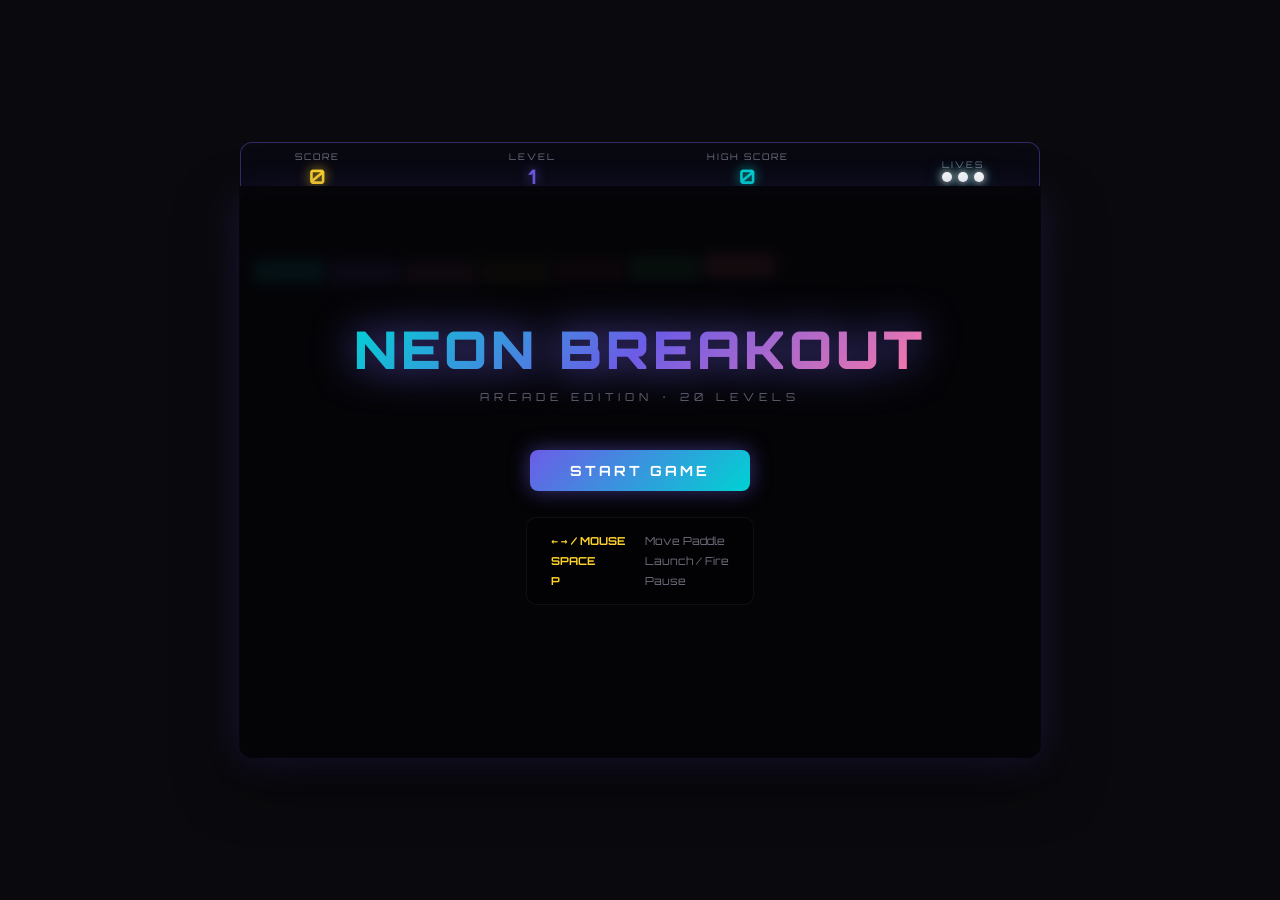
==== games/breakout/index.html @ b731b969 "added break out game" ====
<!DOCTYPE html>
<html lang="en">

<head>
    <meta charset="UTF-8">
    <meta name="viewport" content="width=device-width, initial-scale=1.0">
    <title>Neon Breakout</title>
    <style>
        @import url('https://fonts.googleapis.com/css2?family=Orbitron:wght@400;700;900&display=swap');

        * {
            margin: 0;
            padding: 0;
            box-sizing: border-box;
        }

        body {
            background: #0a0a0e;
            display: flex;
            justify-content: center;
            align-items: center;
            height: 100vh;
            overflow: hidden;
            font-family: 'Orbitron', monospace;
            color: #f0f0f5;
        }

        #game-container {
            position: relative;
            display: flex;
            flex-direction: column;
            align-items: center;
            gap: 0;
        }

        #hud {
            width: 800px;
            display: flex;
            justify-content: space-between;
            align-items: center;
            padding: 8px 16px;
            background: rgba(10, 10, 20, 0.95);
            border: 1px solid rgba(108, 92, 231, 0.4);
            border-bottom: none;
            border-radius: 12px 12px 0 0;
        }

        .hud-group {
            display: flex;
            flex-direction: column;
            align-items: center;
            gap: 2px;
            min-width: 120px;
        }

        .hud-label {
            font-size: 9px;
            letter-spacing: 2px;
            color: rgba(160, 160, 180, 0.7);
            text-transform: uppercase;
        }

        .hud-value {
            font-size: 20px;
            font-weight: 700;
            color: #00d2d3;
            text-shadow: 0 0 12px rgba(0, 210, 211, 0.8);
        }

        #score-val {
            color: #ffd32a;
            text-shadow: 0 0 12px rgba(255, 211, 42, 0.8);
        }

        #level-val {
            color: #6c5ce7;
            text-shadow: 0 0 12px rgba(108, 92, 231, 0.8);
        }

        .lives-display {
            display: flex;
            gap: 6px;
        }

        .life-ball {
            width: 10px;
            height: 10px;
            border-radius: 50%;
            background: #fff;
            box-shadow: 0 0 8px #fff, 0 0 16px rgba(0, 210, 211, 0.6);
            transition: all 0.3s ease;
        }

        .life-ball.lost {
            background: rgba(255, 255, 255, 0.15);
            box-shadow: none;
        }

        canvas {
            display: block;
            background: #050508;
            border: 1px solid rgba(108, 92, 231, 0.4);
            border-top: none;
            border-radius: 0 0 12px 12px;
            box-shadow:
                0 0 40px rgba(108, 92, 231, 0.2),
                0 20px 60px rgba(0, 0, 0, 0.6);
            cursor: none;
        }

        /* Overlays */
        .overlay {
            position: absolute;
            top: 44px;
            /* below HUD */
            left: 0;
            right: 0;
            bottom: 0;
            display: flex;
            flex-direction: column;
            justify-content: center;
            align-items: center;
            background: rgba(5, 5, 8, 0.92);
            border-radius: 0 0 12px 12px;
            z-index: 20;
            backdrop-filter: blur(4px);
        }

        .overlay.hidden {
            display: none;
        }

        .game-title {
            font-size: 52px;
            font-weight: 900;
            letter-spacing: 4px;
            text-transform: uppercase;
            background: linear-gradient(135deg, #00d2d3, #6c5ce7, #fd79a8);
            -webkit-background-clip: text;
            -webkit-text-fill-color: transparent;
            background-clip: text;
            filter: drop-shadow(0 0 20px rgba(108, 92, 231, 0.8));
            margin-bottom: 8px;
        }

        .subtitle {
            font-size: 11px;
            letter-spacing: 5px;
            color: rgba(160, 160, 180, 0.6);
            margin-bottom: 40px;
        }

        .btn {
            padding: 12px 40px;
            font-family: 'Orbitron', monospace;
            font-size: 14px;
            font-weight: 700;
            letter-spacing: 3px;
            text-transform: uppercase;
            border: none;
            border-radius: 8px;
            cursor: pointer;
            transition: all 0.2s ease;
            margin: 6px;
        }

        .btn-primary {
            background: linear-gradient(135deg, #6c5ce7, #00d2d3);
            color: #fff;
            box-shadow: 0 0 20px rgba(108, 92, 231, 0.5);
        }

        .btn-primary:hover {
            transform: translateY(-2px) scale(1.05);
            box-shadow: 0 0 30px rgba(108, 92, 231, 0.8), 0 8px 20px rgba(0, 0, 0, 0.4);
        }

        .btn-secondary {
            background: rgba(255, 255, 255, 0.08);
            color: rgba(240, 240, 245, 0.8);
            border: 1px solid rgba(255, 255, 255, 0.1);
        }

        .btn-secondary:hover {
            background: rgba(255, 255, 255, 0.15);
            transform: translateY(-2px);
        }

        .controls-grid {
            display: grid;
            grid-template-columns: auto auto;
            gap: 6px 20px;
            font-size: 11px;
            color: rgba(160, 160, 180, 0.7);
            background: rgba(0, 0, 0, 0.4);
            padding: 16px 24px;
            border-radius: 10px;
            border: 1px solid rgba(255, 255, 255, 0.05);
            margin-top: 20px;
            margin-bottom: 24px;
        }

        .ctrl-key {
            color: #ffd32a;
            font-weight: 700;
        }

        .level-clear-title {
            font-size: 44px;
            font-weight: 900;
            letter-spacing: 6px;
            color: #ffd32a;
            text-shadow: 0 0 30px rgba(255, 211, 42, 0.8), 0 0 60px rgba(255, 211, 42, 0.4);
            margin-bottom: 10px;
            animation: pulse-glow 1s ease-in-out infinite alternate;
        }

        .level-info {
            font-size: 13px;
            color: rgba(160, 160, 180, 0.7);
            letter-spacing: 3px;
            margin-bottom: 30px;
        }

        .gameover-title {
            font-size: 52px;
            font-weight: 900;
            letter-spacing: 4px;
            color: #ff4757;
            text-shadow: 0 0 30px rgba(255, 71, 87, 0.8);
            margin-bottom: 10px;
        }

        .final-score {
            font-size: 16px;
            color: rgba(160, 160, 180, 0.8);
            letter-spacing: 2px;
            margin-bottom: 6px;
        }

        .final-score span {
            color: #ffd32a;
            font-weight: 700;
        }

        .highscore-tag {
            font-size: 11px;
            color: #00d2d3;
            letter-spacing: 3px;
            text-transform: uppercase;
            margin-bottom: 30px;
            animation: pulse-glow 0.8s ease-in-out infinite alternate;
        }

        .win-title {
            font-size: 44px;
            font-weight: 900;
            letter-spacing: 4px;
            margin-bottom: 10px;
            background: linear-gradient(135deg, #ffd32a, #fd79a8, #00d2d3);
            -webkit-background-clip: text;
            -webkit-text-fill-color: transparent;
            background-clip: text;
            filter: drop-shadow(0 0 20px rgba(255, 211, 42, 0.8));
        }

        @keyframes pulse-glow {
            from {
                opacity: 0.7;
                filter: drop-shadow(0 0 10px currentColor);
            }

            to {
                opacity: 1;
                filter: drop-shadow(0 0 30px currentColor);
            }
        }

        .powerup-toast {
            position: absolute;
            top: 60px;
            left: 50%;
            transform: translateX(-50%);
            font-size: 12px;
            font-weight: 700;
            letter-spacing: 2px;
            color: #fff;
            background: rgba(0, 0, 0, 0.8);
            padding: 6px 18px;
            border-radius: 20px;
            border: 1px solid rgba(255, 255, 255, 0.2);
            pointer-events: none;
            opacity: 0;
            z-index: 30;
            transition: opacity 0.3s ease;
        }

        .powerup-toast.show {
            opacity: 1;
        }
    </style>
</head>

<body>
    <div id="game-container">
        <div id="hud">
            <div class="hud-group">
                <span class="hud-label">Score</span>
                <span class="hud-value" id="score-val">0</span>
            </div>
            <div class="hud-group">
                <span class="hud-label">Level</span>
                <span class="hud-value" id="level-val">1</span>
            </div>
            <div class="hud-group">
                <span class="hud-label">High Score</span>
                <span class="hud-value" id="highscore-val">0</span>
            </div>
            <div class="hud-group">
                <span class="hud-label">Lives</span>
                <div class="lives-display" id="lives-display">
                    <div class="life-ball" id="life-0"></div>
                    <div class="life-ball" id="life-1"></div>
                    <div class="life-ball" id="life-2"></div>
                </div>
            </div>
        </div>

        <canvas id="gameCanvas" width="800" height="560"></canvas>

        <!-- Start Screen -->
        <div class="overlay" id="start-screen">
            <div class="game-title">NEON BREAKOUT</div>
            <div class="subtitle">ARCADE EDITION · 20 LEVELS</div>
            <button class="btn btn-primary" onclick="startGame()">START GAME</button>
            <div class="controls-grid">
                <span class="ctrl-key">← → / MOUSE</span><span>Move Paddle</span>
                <span class="ctrl-key">SPACE</span><span>Launch / Fire</span>
                <span class="ctrl-key">P</span><span>Pause</span>
            </div>
        </div>

        <!-- Level Clear Screen -->
        <div class="overlay hidden" id="level-clear-screen">
            <div class="level-clear-title">LEVEL CLEAR!</div>
            <div class="level-info" id="level-clear-info">PREPARE FOR LEVEL 2</div>
            <div class="final-score">SCORE: <span id="clear-score-val">0</span></div>
            <button class="btn btn-primary" onclick="nextLevel()">NEXT LEVEL →</button>
        </div>

        <!-- Game Over Screen -->
        <div class="overlay hidden" id="gameover-screen">
            <div class="gameover-title">GAME OVER</div>
            <div class="final-score">SCORE: <span id="go-score-val">0</span></div>
            <div class="final-score">LEVEL REACHED: <span id="go-level-val">1</span></div>
            <div class="highscore-tag" id="new-hs-tag" style="display:none;">★ NEW HIGH SCORE ★</div>
            <button class="btn btn-primary" onclick="restartGame()" style="margin-top:10px;">PLAY AGAIN</button>
            <button class="btn btn-secondary" onclick="showStartScreen()">MAIN MENU</button>
        </div>

        <!-- Victory Screen -->
        <div class="overlay hidden" id="victory-screen">
            <div class="win-title">YOU WIN!</div>
            <div class="level-info">ALL 20 LEVELS CLEARED!</div>
            <div class="final-score">FINAL SCORE: <span id="win-score-val">0</span></div>
            <div class="highscore-tag" id="win-hs-tag" style="display:none;">★ NEW HIGH SCORE ★</div>
            <button class="btn btn-primary" onclick="restartGame()" style="margin-top:10px;">PLAY AGAIN</button>
            <button class="btn btn-secondary" onclick="showStartScreen()">MAIN MENU</button>
        </div>

        <!-- Pause Screen -->
        <div class="overlay hidden" id="pause-screen">
            <div class="level-clear-title" style="color:#6c5ce7;text-shadow:0 0 30px rgba(108,92,231,0.8);">PAUSED</div>
            <button class="btn btn-primary" onclick="togglePause()">RESUME</button>
            <button class="btn btn-secondary" onclick="showStartScreen()">QUIT</button>
        </div>

        <!-- Powerup Toast -->
        <div class="powerup-toast" id="powerup-toast"></div>
    </div>

    <script src="game.js"></script>
</body>

</html>
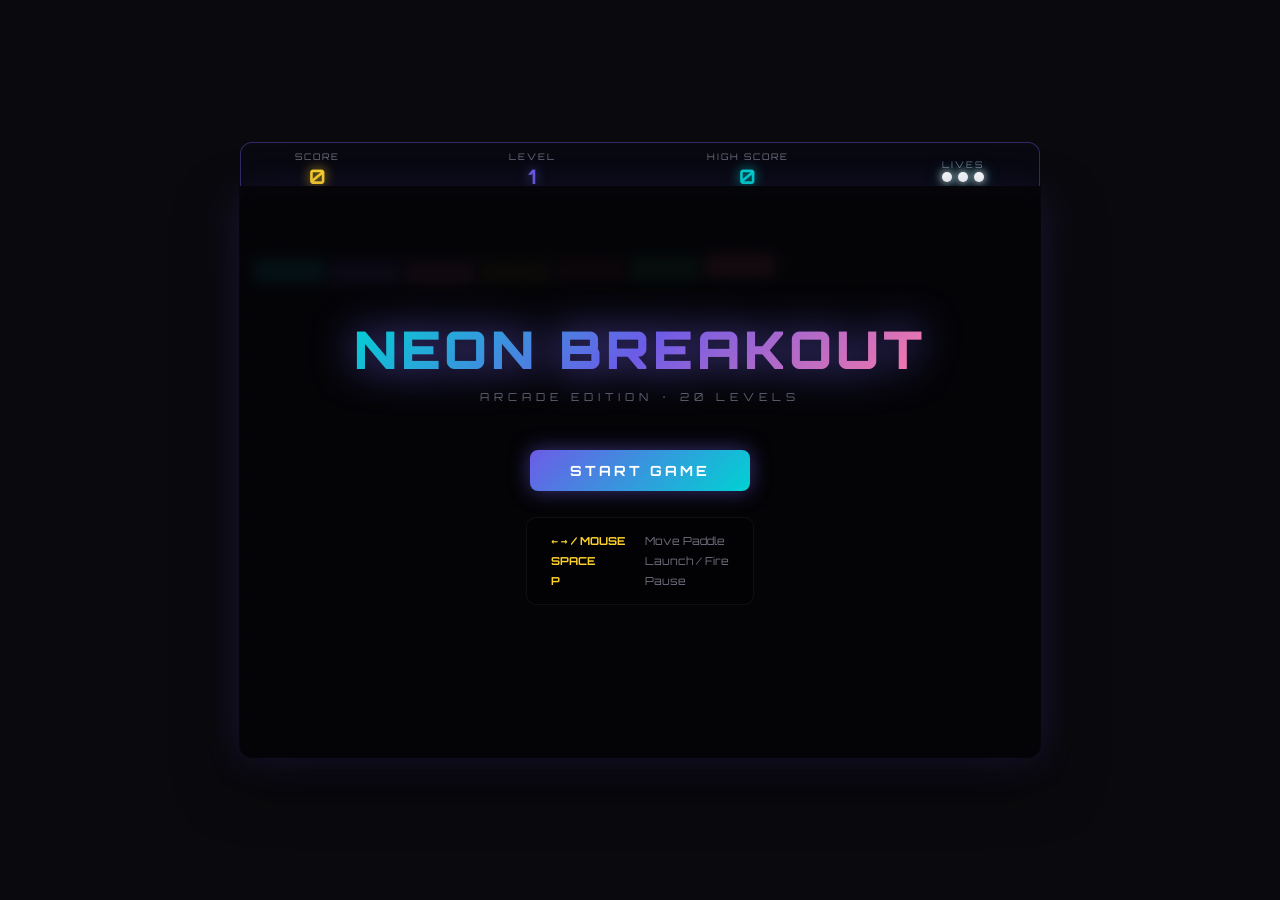
==== commit 5baf0ab4: "added neon dog game" ====
--- a/games/breakout/index.html
+++ b/games/breakout/index.html
@@ -5,6 +5,13 @@
     <meta charset="UTF-8">
     <meta name="viewport" content="width=device-width, initial-scale=1.0">
     <title>Neon Breakout</title>
+    <script>
+        if (window.location.pathname.indexOf('.') === -1 && !window.location.pathname.endsWith('/')) {
+            const base = document.createElement('base');
+            base.href = window.location.pathname + '/';
+            document.head.appendChild(base);
+        }
+    </script>
     <style>
         @import url('https://fonts.googleapis.com/css2?family=Orbitron:wght@400;700;900&display=swap');
 
@@ -332,7 +339,7 @@
         <div class="overlay" id="start-screen">
             <div class="game-title">NEON BREAKOUT</div>
             <div class="subtitle">ARCADE EDITION · 20 LEVELS</div>
-            <button class="btn btn-primary" onclick="startGame()">START GAME</button>
+            <button class="btn btn-primary" onclick="window.startGame()">START GAME</button>
             <div class="controls-grid">
                 <span class="ctrl-key">← → / MOUSE</span><span>Move Paddle</span>
                 <span class="ctrl-key">SPACE</span><span>Launch / Fire</span>
@@ -345,7 +352,7 @@
             <div class="level-clear-title">LEVEL CLEAR!</div>
             <div class="level-info" id="level-clear-info">PREPARE FOR LEVEL 2</div>
             <div class="final-score">SCORE: <span id="clear-score-val">0</span></div>
-            <button class="btn btn-primary" onclick="nextLevel()">NEXT LEVEL →</button>
+            <button class="btn btn-primary" onclick="window.nextLevel()">NEXT LEVEL →</button>
         </div>
 
         <!-- Game Over Screen -->
@@ -354,8 +361,8 @@
             <div class="final-score">SCORE: <span id="go-score-val">0</span></div>
             <div class="final-score">LEVEL REACHED: <span id="go-level-val">1</span></div>
             <div class="highscore-tag" id="new-hs-tag" style="display:none;">★ NEW HIGH SCORE ★</div>
-            <button class="btn btn-primary" onclick="restartGame()" style="margin-top:10px;">PLAY AGAIN</button>
-            <button class="btn btn-secondary" onclick="showStartScreen()">MAIN MENU</button>
+            <button class="btn btn-primary" onclick="window.restartGame()" style="margin-top:10px;">PLAY AGAIN</button>
+            <button class="btn btn-secondary" onclick="window.showStartScreen()">MAIN MENU</button>
         </div>
 
         <!-- Victory Screen -->
@@ -364,15 +371,15 @@
             <div class="level-info">ALL 20 LEVELS CLEARED!</div>
             <div class="final-score">FINAL SCORE: <span id="win-score-val">0</span></div>
             <div class="highscore-tag" id="win-hs-tag" style="display:none;">★ NEW HIGH SCORE ★</div>
-            <button class="btn btn-primary" onclick="restartGame()" style="margin-top:10px;">PLAY AGAIN</button>
-            <button class="btn btn-secondary" onclick="showStartScreen()">MAIN MENU</button>
+            <button class="btn btn-primary" onclick="window.restartGame()" style="margin-top:10px;">PLAY AGAIN</button>
+            <button class="btn btn-secondary" onclick="window.showStartScreen()">MAIN MENU</button>
         </div>
 
         <!-- Pause Screen -->
         <div class="overlay hidden" id="pause-screen">
             <div class="level-clear-title" style="color:#6c5ce7;text-shadow:0 0 30px rgba(108,92,231,0.8);">PAUSED</div>
-            <button class="btn btn-primary" onclick="togglePause()">RESUME</button>
-            <button class="btn btn-secondary" onclick="showStartScreen()">QUIT</button>
+            <button class="btn btn-primary" onclick="window.togglePause()">RESUME</button>
+            <button class="btn btn-secondary" onclick="window.showStartScreen()">QUIT</button>
         </div>
 
         <!-- Powerup Toast -->
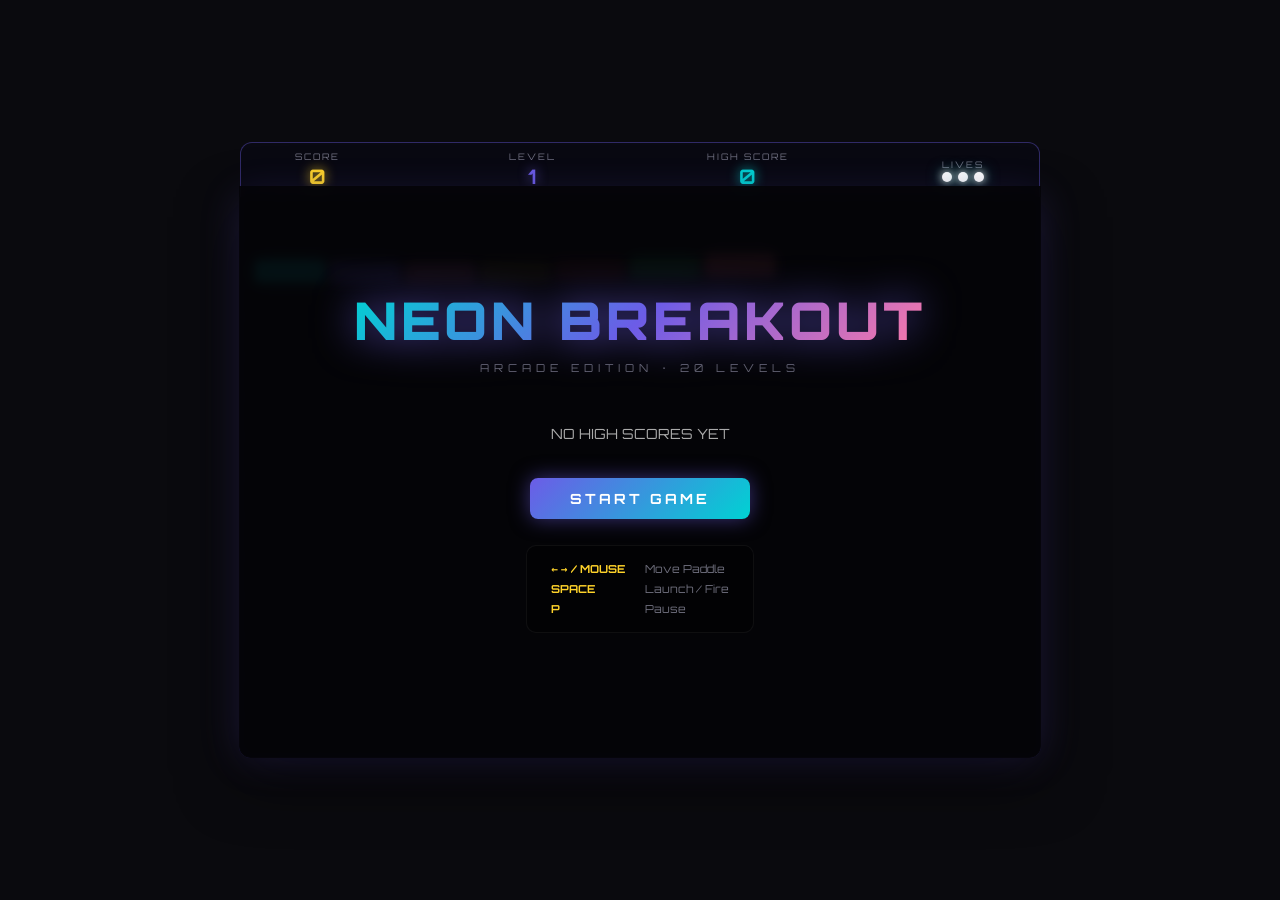
==== commit 752806a7: "added local high scores" ====
--- a/games/breakout/index.html
+++ b/games/breakout/index.html
@@ -339,6 +339,7 @@
         <div class="overlay" id="start-screen">
             <div class="game-title">NEON BREAKOUT</div>
             <div class="subtitle">ARCADE EDITION · 20 LEVELS</div>
+            <div id="start-leaderboard" style="margin-bottom: 20px; width: 300px;"></div>
             <button class="btn btn-primary" onclick="window.startGame()">START GAME</button>
             <div class="controls-grid">
                 <span class="ctrl-key">← → / MOUSE</span><span>Move Paddle</span>
@@ -360,9 +361,22 @@
             <div class="gameover-title">GAME OVER</div>
             <div class="final-score">SCORE: <span id="go-score-val">0</span></div>
             <div class="final-score">LEVEL REACHED: <span id="go-level-val">1</span></div>
-            <div class="highscore-tag" id="new-hs-tag" style="display:none;">★ NEW HIGH SCORE ★</div>
-            <button class="btn btn-primary" onclick="window.restartGame()" style="margin-top:10px;">PLAY AGAIN</button>
-            <button class="btn btn-secondary" onclick="window.showStartScreen()">MAIN MENU</button>
+            
+            <div id="go-leaderboard" style="margin-bottom: 20px; width: 300px; display: none;"></div>
+            
+            <div id="go-hs-input" style="display:none; flex-direction: column; align-items: center; margin-bottom: 20px;">
+                <h3 style="color:#00d2d3; margin-bottom: 10px; text-shadow: 0 0 10px rgba(0, 210, 211, 0.5);">NEW HIGH SCORE!</h3>
+                <p style="margin-bottom: 15px; font-weight: bold; font-family: Inter, sans-serif;">PLEASE ENTER YOUR INITIALS:</p>
+                <div style="display: flex; gap: 10px; margin-bottom: 20px;">
+                    <input type="text" id="go-hs-initials" maxlength="3" autocomplete="off" style="font-size: 24px; text-align: center; width: 80px; text-transform: uppercase; background: #000; color: #00d2d3; border: 2px solid #00d2d3; border-radius: 4px; padding: 5px; outline: none; font-family: 'Orbitron', monospace;">
+                    <button class="btn btn-primary" id="go-hs-submit">SUBMIT</button>
+                </div>
+            </div>
+
+            <div id="go-buttons" style="display:flex; flex-direction: column; align-items: center;">
+                <button class="btn btn-primary" onclick="window.restartGame()" style="margin-top:10px;">PLAY AGAIN</button>
+                <button class="btn btn-secondary" onclick="window.showStartScreen()">MAIN MENU</button>
+            </div>
         </div>
 
         <!-- Victory Screen -->
@@ -370,9 +384,22 @@
             <div class="win-title">YOU WIN!</div>
             <div class="level-info">ALL 20 LEVELS CLEARED!</div>
             <div class="final-score">FINAL SCORE: <span id="win-score-val">0</span></div>
-            <div class="highscore-tag" id="win-hs-tag" style="display:none;">★ NEW HIGH SCORE ★</div>
-            <button class="btn btn-primary" onclick="window.restartGame()" style="margin-top:10px;">PLAY AGAIN</button>
-            <button class="btn btn-secondary" onclick="window.showStartScreen()">MAIN MENU</button>
+            
+            <div id="win-leaderboard" style="margin-bottom: 20px; width: 300px; display: none;"></div>
+            
+            <div id="win-hs-input" style="display:none; flex-direction: column; align-items: center; margin-bottom: 20px;">
+                <h3 style="color:#00d2d3; margin-bottom: 10px; text-shadow: 0 0 10px rgba(0, 210, 211, 0.5);">NEW HIGH SCORE!</h3>
+                <p style="margin-bottom: 15px; font-weight: bold; font-family: Inter, sans-serif;">PLEASE ENTER YOUR INITIALS:</p>
+                <div style="display: flex; gap: 10px; margin-bottom: 20px;">
+                    <input type="text" id="win-hs-initials" maxlength="3" autocomplete="off" style="font-size: 24px; text-align: center; width: 80px; text-transform: uppercase; background: #000; color: #00d2d3; border: 2px solid #00d2d3; border-radius: 4px; padding: 5px; outline: none; font-family: 'Orbitron', monospace;">
+                    <button class="btn btn-primary" id="win-hs-submit">SUBMIT</button>
+                </div>
+            </div>
+
+            <div id="win-buttons" style="display:flex; flex-direction: column; align-items: center;">
+                <button class="btn btn-primary" onclick="window.restartGame()" style="margin-top:10px;">PLAY AGAIN</button>
+                <button class="btn btn-secondary" onclick="window.showStartScreen()">MAIN MENU</button>
+            </div>
         </div>
 
         <!-- Pause Screen -->
@@ -386,7 +413,12 @@
         <div class="powerup-toast" id="powerup-toast"></div>
     </div>
 
-    <script src="game.js"></script>
+    <script type="module">
+        const script = document.createElement('script');
+        script.type = 'module';
+        script.src = 'game.js?v=' + new Date().getTime();
+        document.body.appendChild(script);
+    </script>
 </body>
 
 </html>
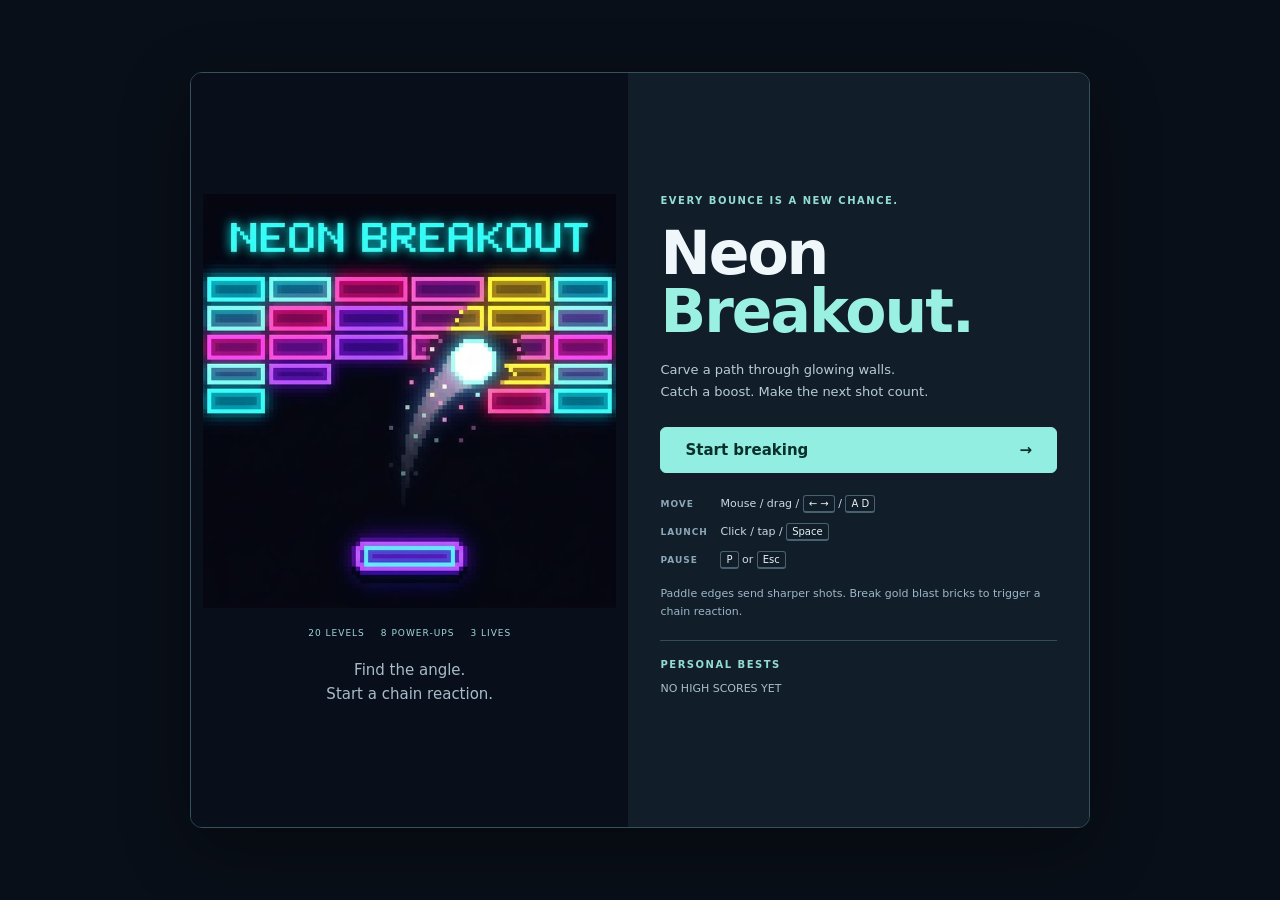
==== commit 364dd96f: "impr. neon breakout" ====
--- a/games/breakout/index.html
+++ b/games/breakout/index.html
@@ -12,304 +12,11 @@
             document.head.appendChild(base);
         }
     </script>
-    <style>
-        @import url('https://fonts.googleapis.com/css2?family=Orbitron:wght@400;700;900&display=swap');
-
-        * {
-            margin: 0;
-            padding: 0;
-            box-sizing: border-box;
-        }
-
-        body {
-            background: #0a0a0e;
-            display: flex;
-            justify-content: center;
-            align-items: center;
-            height: 100vh;
-            overflow: hidden;
-            font-family: 'Orbitron', monospace;
-            color: #f0f0f5;
-        }
-
-        #game-container {
-            position: relative;
-            display: flex;
-            flex-direction: column;
-            align-items: center;
-            gap: 0;
-        }
-
-        #hud {
-            width: 800px;
-            display: flex;
-            justify-content: space-between;
-            align-items: center;
-            padding: 8px 16px;
-            background: rgba(10, 10, 20, 0.95);
-            border: 1px solid rgba(108, 92, 231, 0.4);
-            border-bottom: none;
-            border-radius: 12px 12px 0 0;
-        }
-
-        .hud-group {
-            display: flex;
-            flex-direction: column;
-            align-items: center;
-            gap: 2px;
-            min-width: 120px;
-        }
-
-        .hud-label {
-            font-size: 9px;
-            letter-spacing: 2px;
-            color: rgba(160, 160, 180, 0.7);
-            text-transform: uppercase;
-        }
-
-        .hud-value {
-            font-size: 20px;
-            font-weight: 700;
-            color: #00d2d3;
-            text-shadow: 0 0 12px rgba(0, 210, 211, 0.8);
-        }
-
-        #score-val {
-            color: #ffd32a;
-            text-shadow: 0 0 12px rgba(255, 211, 42, 0.8);
-        }
-
-        #level-val {
-            color: #6c5ce7;
-            text-shadow: 0 0 12px rgba(108, 92, 231, 0.8);
-        }
-
-        .lives-display {
-            display: flex;
-            gap: 6px;
-        }
-
-        .life-ball {
-            width: 10px;
-            height: 10px;
-            border-radius: 50%;
-            background: #fff;
-            box-shadow: 0 0 8px #fff, 0 0 16px rgba(0, 210, 211, 0.6);
-            transition: all 0.3s ease;
-        }
-
-        .life-ball.lost {
-            background: rgba(255, 255, 255, 0.15);
-            box-shadow: none;
-        }
-
-        canvas {
-            display: block;
-            background: #050508;
-            border: 1px solid rgba(108, 92, 231, 0.4);
-            border-top: none;
-            border-radius: 0 0 12px 12px;
-            box-shadow:
-                0 0 40px rgba(108, 92, 231, 0.2),
-                0 20px 60px rgba(0, 0, 0, 0.6);
-            cursor: none;
-        }
-
-        /* Overlays */
-        .overlay {
-            position: absolute;
-            top: 44px;
-            /* below HUD */
-            left: 0;
-            right: 0;
-            bottom: 0;
-            display: flex;
-            flex-direction: column;
-            justify-content: center;
-            align-items: center;
-            background: rgba(5, 5, 8, 0.92);
-            border-radius: 0 0 12px 12px;
-            z-index: 20;
-            backdrop-filter: blur(4px);
-        }
-
-        .overlay.hidden {
-            display: none;
-        }
-
-        .game-title {
-            font-size: 52px;
-            font-weight: 900;
-            letter-spacing: 4px;
-            text-transform: uppercase;
-            background: linear-gradient(135deg, #00d2d3, #6c5ce7, #fd79a8);
-            -webkit-background-clip: text;
-            -webkit-text-fill-color: transparent;
-            background-clip: text;
-            filter: drop-shadow(0 0 20px rgba(108, 92, 231, 0.8));
-            margin-bottom: 8px;
-        }
-
-        .subtitle {
-            font-size: 11px;
-            letter-spacing: 5px;
-            color: rgba(160, 160, 180, 0.6);
-            margin-bottom: 40px;
-        }
-
-        .btn {
-            padding: 12px 40px;
-            font-family: 'Orbitron', monospace;
-            font-size: 14px;
-            font-weight: 700;
-            letter-spacing: 3px;
-            text-transform: uppercase;
-            border: none;
-            border-radius: 8px;
-            cursor: pointer;
-            transition: all 0.2s ease;
-            margin: 6px;
-        }
-
-        .btn-primary {
-            background: linear-gradient(135deg, #6c5ce7, #00d2d3);
-            color: #fff;
-            box-shadow: 0 0 20px rgba(108, 92, 231, 0.5);
-        }
-
-        .btn-primary:hover {
-            transform: translateY(-2px) scale(1.05);
-            box-shadow: 0 0 30px rgba(108, 92, 231, 0.8), 0 8px 20px rgba(0, 0, 0, 0.4);
-        }
-
-        .btn-secondary {
-            background: rgba(255, 255, 255, 0.08);
-            color: rgba(240, 240, 245, 0.8);
-            border: 1px solid rgba(255, 255, 255, 0.1);
-        }
-
-        .btn-secondary:hover {
-            background: rgba(255, 255, 255, 0.15);
-            transform: translateY(-2px);
-        }
-
-        .controls-grid {
-            display: grid;
-            grid-template-columns: auto auto;
-            gap: 6px 20px;
-            font-size: 11px;
-            color: rgba(160, 160, 180, 0.7);
-            background: rgba(0, 0, 0, 0.4);
-            padding: 16px 24px;
-            border-radius: 10px;
-            border: 1px solid rgba(255, 255, 255, 0.05);
-            margin-top: 20px;
-            margin-bottom: 24px;
-        }
-
-        .ctrl-key {
-            color: #ffd32a;
-            font-weight: 700;
-        }
-
-        .level-clear-title {
-            font-size: 44px;
-            font-weight: 900;
-            letter-spacing: 6px;
-            color: #ffd32a;
-            text-shadow: 0 0 30px rgba(255, 211, 42, 0.8), 0 0 60px rgba(255, 211, 42, 0.4);
-            margin-bottom: 10px;
-            animation: pulse-glow 1s ease-in-out infinite alternate;
-        }
-
-        .level-info {
-            font-size: 13px;
-            color: rgba(160, 160, 180, 0.7);
-            letter-spacing: 3px;
-            margin-bottom: 30px;
-        }
-
-        .gameover-title {
-            font-size: 52px;
-            font-weight: 900;
-            letter-spacing: 4px;
-            color: #ff4757;
-            text-shadow: 0 0 30px rgba(255, 71, 87, 0.8);
-            margin-bottom: 10px;
-        }
-
-        .final-score {
-            font-size: 16px;
-            color: rgba(160, 160, 180, 0.8);
-            letter-spacing: 2px;
-            margin-bottom: 6px;
-        }
-
-        .final-score span {
-            color: #ffd32a;
-            font-weight: 700;
-        }
-
-        .highscore-tag {
-            font-size: 11px;
-            color: #00d2d3;
-            letter-spacing: 3px;
-            text-transform: uppercase;
-            margin-bottom: 30px;
-            animation: pulse-glow 0.8s ease-in-out infinite alternate;
-        }
-
-        .win-title {
-            font-size: 44px;
-            font-weight: 900;
-            letter-spacing: 4px;
-            margin-bottom: 10px;
-            background: linear-gradient(135deg, #ffd32a, #fd79a8, #00d2d3);
-            -webkit-background-clip: text;
-            -webkit-text-fill-color: transparent;
-            background-clip: text;
-            filter: drop-shadow(0 0 20px rgba(255, 211, 42, 0.8));
-        }
-
-        @keyframes pulse-glow {
-            from {
-                opacity: 0.7;
-                filter: drop-shadow(0 0 10px currentColor);
-            }
-
-            to {
-                opacity: 1;
-                filter: drop-shadow(0 0 30px currentColor);
-            }
-        }
-
-        .powerup-toast {
-            position: absolute;
-            top: 60px;
-            left: 50%;
-            transform: translateX(-50%);
-            font-size: 12px;
-            font-weight: 700;
-            letter-spacing: 2px;
-            color: #fff;
-            background: rgba(0, 0, 0, 0.8);
-            padding: 6px 18px;
-            border-radius: 20px;
-            border: 1px solid rgba(255, 255, 255, 0.2);
-            pointer-events: none;
-            opacity: 0;
-            z-index: 30;
-            transition: opacity 0.3s ease;
-        }
-
-        .powerup-toast.show {
-            opacity: 1;
-        }
-    </style>
+    <link rel="stylesheet" href="style.css">
 </head>
 
 <body>
-    <div id="game-container">
+    <div id="game-container" class="is-menu">
         <div id="hud">
             <div class="hud-group">
                 <span class="hud-label">Score</span>
@@ -333,20 +40,38 @@
             </div>
         </div>
 
-        <canvas id="gameCanvas" width="800" height="560"></canvas>
+        <canvas id="gameCanvas" width="800" height="560" tabindex="0" aria-label="Breakout arena. Arrows or A and D move; Space launches or fires; P pauses. Mouse and touch also control the paddle."></canvas>
+        <div class="play-footer">
+            <div><span id="bricks-val">30 bricks</span><span id="rally-val"></span></div>
+            <div id="boost-status" role="status"></div>
+            <div class="play-actions"><button id="launch-btn">Launch / Fire</button><button id="pause-btn">Pause</button></div>
+        </div>
+        <p id="launch-hint">Aim with the paddle. Press Space, click, or tap to launch.</p>
 
         <!-- Start Screen -->
-        <div class="overlay" id="start-screen">
-            <div class="game-title">NEON BREAKOUT</div>
-            <div class="subtitle">ARCADE EDITION · 20 LEVELS</div>
-            <div id="start-leaderboard" style="margin-bottom: 20px; width: 300px;"></div>
-            <button class="btn btn-primary" onclick="window.startGame()">START GAME</button>
-            <div class="controls-grid">
-                <span class="ctrl-key">← → / MOUSE</span><span>Move Paddle</span>
-                <span class="ctrl-key">SPACE</span><span>Launch / Fire</span>
-                <span class="ctrl-key">P</span><span>Pause</span>
+        <section class="overlay" id="start-screen" aria-labelledby="menu-title">
+            <div class="menu-art" aria-hidden="true">
+                <img src="../../assets/breakout_thumb.png" alt="" width="640" height="640">
+                <div class="art-caption"><span>20 LEVELS</span><span>8 POWER-UPS</span><span>3 LIVES</span></div>
+                <p>Find the angle.<br>Start a chain reaction.</p>
             </div>
-        </div>
+            <div class="menu-content">
+                <p class="eyebrow">EVERY BOUNCE IS A NEW CHANCE.</p>
+                <h1 id="menu-title">Neon<br><span>Breakout.</span></h1>
+                <p class="menu-description">Carve a path through glowing walls.<br>Catch a boost. Make the next shot count.</p>
+                <button class="btn btn-primary start-button" onclick="window.startGame()">Start breaking <span aria-hidden="true">→</span></button>
+                <dl class="controls-grid">
+                    <div><dt>MOVE</dt><dd>Mouse / drag / <kbd>← →</kbd> / <kbd>A D</kbd></dd></div>
+                    <div><dt>LAUNCH</dt><dd>Click / tap / <kbd>Space</kbd></dd></div>
+                    <div><dt>PAUSE</dt><dd><kbd>P</kbd> or <kbd>Esc</kbd></dd></div>
+                </dl>
+                <p class="aim-tip">Paddle edges send sharper shots. Break gold blast bricks to trigger a chain reaction.</p>
+                <section class="menu-records" aria-labelledby="records-title">
+                    <h2 class="eyebrow" id="records-title">PERSONAL BESTS</h2>
+                    <div id="start-leaderboard"></div>
+                </section>
+            </div>
+        </section>
 
         <!-- Level Clear Screen -->
         <div class="overlay hidden" id="level-clear-screen">
@@ -368,9 +93,10 @@
                 <h3 style="color:#00d2d3; margin-bottom: 10px; text-shadow: 0 0 10px rgba(0, 210, 211, 0.5);">NEW HIGH SCORE!</h3>
                 <p style="margin-bottom: 15px; font-weight: bold; font-family: Inter, sans-serif;">PLEASE ENTER YOUR INITIALS:</p>
                 <div style="display: flex; gap: 10px; margin-bottom: 20px;">
-                    <input type="text" id="go-hs-initials" maxlength="3" autocomplete="off" style="font-size: 24px; text-align: center; width: 80px; text-transform: uppercase; background: #000; color: #00d2d3; border: 2px solid #00d2d3; border-radius: 4px; padding: 5px; outline: none; font-family: 'Orbitron', monospace;">
+                    <input type="text" id="go-hs-initials" aria-label="Your initials" maxlength="3" autocomplete="off" style="font-size: 24px; text-align: center; width: 80px; text-transform: uppercase; background: #000; color: #00d2d3; border: 2px solid #00d2d3; border-radius: 4px; padding: 5px; outline: none; font-family: 'Orbitron', monospace;">
                     <button class="btn btn-primary" id="go-hs-submit">SUBMIT</button>
                 </div>
+                <button class="btn btn-secondary" id="go-hs-skip">Skip saving</button>
             </div>
 
             <div id="go-buttons" style="display:flex; flex-direction: column; align-items: center;">
@@ -391,9 +117,10 @@
                 <h3 style="color:#00d2d3; margin-bottom: 10px; text-shadow: 0 0 10px rgba(0, 210, 211, 0.5);">NEW HIGH SCORE!</h3>
                 <p style="margin-bottom: 15px; font-weight: bold; font-family: Inter, sans-serif;">PLEASE ENTER YOUR INITIALS:</p>
                 <div style="display: flex; gap: 10px; margin-bottom: 20px;">
-                    <input type="text" id="win-hs-initials" maxlength="3" autocomplete="off" style="font-size: 24px; text-align: center; width: 80px; text-transform: uppercase; background: #000; color: #00d2d3; border: 2px solid #00d2d3; border-radius: 4px; padding: 5px; outline: none; font-family: 'Orbitron', monospace;">
+                    <input type="text" id="win-hs-initials" aria-label="Your initials" maxlength="3" autocomplete="off" style="font-size: 24px; text-align: center; width: 80px; text-transform: uppercase; background: #000; color: #00d2d3; border: 2px solid #00d2d3; border-radius: 4px; padding: 5px; outline: none; font-family: 'Orbitron', monospace;">
                     <button class="btn btn-primary" id="win-hs-submit">SUBMIT</button>
                 </div>
+                <button class="btn btn-secondary" id="win-hs-skip">Skip saving</button>
             </div>
 
             <div id="win-buttons" style="display:flex; flex-direction: column; align-items: center;">
@@ -403,14 +130,14 @@
         </div>
 
         <!-- Pause Screen -->
-        <div class="overlay hidden" id="pause-screen">
-            <div class="level-clear-title" style="color:#6c5ce7;text-shadow:0 0 30px rgba(108,92,231,0.8);">PAUSED</div>
+        <div class="overlay hidden" id="pause-screen" role="dialog" aria-modal="true" aria-label="Game paused">
+            <div class="eyebrow">TAKE A BREATHER</div><h2 class="level-clear-title">Paused.</h2><p class="level-info">Your ball and power-up timers are on hold.</p>
             <button class="btn btn-primary" onclick="window.togglePause()">RESUME</button>
             <button class="btn btn-secondary" onclick="window.showStartScreen()">QUIT</button>
         </div>
 
         <!-- Powerup Toast -->
-        <div class="powerup-toast" id="powerup-toast"></div>
+        <div class="powerup-toast" id="powerup-toast" role="status"></div>
     </div>
 
     <script type="module">
--- a/games/breakout/style.css
+++ b/games/breakout/style.css
@@ -0,0 +1,80 @@
+:root { color-scheme: dark; font-family: system-ui, sans-serif; color: #eff7fa; background: #090f18; }
+* { box-sizing: border-box; margin: 0; padding: 0; }
+body { min-height: 100vh; min-height: 100dvh; display: flex; align-items: center; justify-content: center; padding: 16px; }
+button, input { font: inherit; }
+button { min-height: 44px; cursor: pointer; border: 1px solid #36515d; border-radius: 6px; background: #1c303c; color: #d6ebf0; padding: 10px 16px; font-weight: 700; transition: background .18s; }
+button:hover { background: #2b4853; }
+:focus-visible { outline: 3px solid #ffe09b; outline-offset: 3px; }
+#game-container { position: relative; width: min(900px, calc(100vw - 32px), max(280px, calc((100dvh - 124px) * 10 / 7))); border: 1px solid #36515d; border-radius: 12px; background: #0d1b26; box-shadow: 0 20px 70px #0005; }
+#hud { display: flex; justify-content: space-between; align-items: center; gap: 16px; padding: 12px 20px; min-height: 64px; border-bottom: 1px solid #2b414c; }
+.hud-group { display: flex; flex-direction: column; gap: 4px; }
+.hud-label { color: #98b1c1; font-size: 9px; letter-spacing: 1.5px; text-transform: uppercase; font-weight: 650; }
+.hud-value { color: #b6f1eb; font-size: 20px; font-weight: 750; font-variant-numeric: tabular-nums; }
+#score-val { color: #ffe09b; }
+.lives-display { display: flex; gap: 6px; min-height: 24px; align-items: center; }
+.life-ball { width: 9px; height: 9px; border-radius: 50%; background: #9df7eb; box-shadow: 0 0 6px #68e7da66; }
+.life-ball.lost { background: #30444e; box-shadow: none; }
+#gameCanvas { width: 100%; aspect-ratio: 10 / 7; height: auto; display: block; background: #08131f; touch-action: none; cursor: crosshair; }
+.play-footer { display: flex; flex-wrap: wrap; align-items: center; justify-content: space-between; gap: 8px; min-height: 56px; padding: 8px 12px; border-top: 1px solid #2b414c; }
+.play-footer > div:first-child { display: flex; gap: 12px; color: #b7cbd5; font-size: 11px; }
+#rally-val { color: #ffe09b; }
+#boost-status { color: #9de9e2; font-size: 10px; line-height: 1.5; }
+.play-actions { display: flex; gap: 6px; margin-left: auto; }
+.play-actions button { padding: 8px 12px; font-size: 11px; }
+#launch-hint { position: absolute; bottom: clamp(120px, 20vw, 190px); left: 0; right: 0; text-align: center; color: #c2e0e5; font-size: 12px; pointer-events: none; padding: 0 16px; }
+#launch-hint[hidden] { display: none; }
+.overlay { position: absolute; inset: 0; display: flex; flex-direction: column; align-items: center; justify-content: safe center; gap: 12px; padding: 32px; background: #091521f5; border-radius: 11px; z-index: 20; overflow-y: auto; text-align: center; }
+.overlay.hidden { display: none !important; }
+.btn { padding: 13px 24px; font-size: 13px; min-height: 46px; }
+.btn-primary { background: #91eee1; color: #0b302c; border-color: #91eee1; }
+.btn-primary:hover { background: #c2fff3; }
+.btn-secondary { background: #1c303c; color: #d1e6ed; }
+.level-clear-title, .gameover-title, .win-title { font-size: clamp(24px, 5vw, 40px); font-weight: 850; letter-spacing: -1px; color: #eff9f9; }
+.level-info, .final-score { color: #b4c8d4; font-size: 13px; line-height: 1.7; }
+.final-score span { color: #ffe09b; font-weight: 750; }
+.eyebrow { font-size: 10px; font-weight: 750; letter-spacing: 1.5px; color: #94dcd3; }
+.powerup-toast { position: absolute; top: 78px; left: 50%; transform: translateX(-50%); color: #c4f9ef; border: 1px solid #416473; background: #0a1828ed; border-radius: 6px; padding: 8px 16px; font-size: 11px; opacity: 0; pointer-events: none; z-index: 10; }
+.powerup-toast.show { opacity: 1; }
+#game-container.is-menu { width: min(900px, calc(100vw - 32px)); min-height: 640px; }
+.is-menu #hud, .is-menu #gameCanvas, .is-menu .play-footer, .is-menu #launch-hint { visibility: hidden; }
+#start-screen { display: grid; grid-template-columns: .95fr 1fr; padding: 0; gap: 0; background: #111e2a; text-align: left; }
+.menu-art { height: 100%; display: flex; flex-direction: column; justify-content: center; background: #080f1b; padding: 24px 12px; overflow: hidden; }
+.menu-art img { width: 100%; height: auto; display: block; }
+.art-caption { display: flex; justify-content: center; gap: 16px; margin: 20px 0; font-size: 9px; letter-spacing: 1px; color: #a3d5d8; }
+.menu-art p { color: #a8bbc9; font-size: 15px; line-height: 1.6; text-align: center; }
+.menu-content { padding: 32px; }
+#menu-title { margin: 18px 0; font-size: clamp(42px, 6vw, 60px); font-weight: 850; line-height: .98; letter-spacing: -2px; }
+#menu-title span { color: #9af1e2; }
+.menu-description { color: #b8cbd5; font-size: 13px; line-height: 1.7; margin-bottom: 24px; }
+.start-button { width: 100%; display: flex; justify-content: space-between; font-size: 15px; }
+.controls-grid { display: grid; gap: 10px; margin: 22px 0 16px; }
+.controls-grid > div { display: flex; align-items: center; gap: 12px; }
+.controls-grid dt { width: 48px; font-size: 9px; font-weight: 750; letter-spacing: 1px; color: #8ca6b7; }
+.controls-grid dd { font-size: 11px; color: #cadae3; }
+kbd { display: inline-block; border: 1px solid #47616e; border-bottom-width: 2px; border-radius: 3px; padding: 2px 5px; font: 10px system-ui, sans-serif; color: #e3f2f5; }
+.aim-tip { font-size: 11px; color: #9db6c5; line-height: 1.6; margin-bottom: 20px; }
+.menu-records { padding-top: 18px; border-top: 1px solid #344c59; }
+#start-leaderboard { margin-top: 12px; }
+#start-leaderboard > div { text-align: left !important; font: 11px system-ui, sans-serif !important; color: #a7becb !important; }
+#start-leaderboard table { font-size: 12px !important; }
+#start-leaderboard th { font-size: 10px; }
+[id$="leaderboard"] { max-width: 100%; }
+@media (max-width: 600px) {
+    body { padding: 8px; }
+    #game-container { width: min(calc(100vw - 16px), max(280px, calc((100dvh - 120px) * 10 / 7))); }
+    #hud { padding: 10px 12px; gap: 10px; }.hud-label { font-size: 8px; letter-spacing: .5px; }.hud-value { font-size: 17px; }
+    .play-footer { padding: 6px 8px; }.play-footer > div:first-child { font-size: 9px; gap: 8px; }
+    .play-actions button { padding: 8px; font-size: 10px; }
+    #boost-status:not(:empty) { order: 3; flex-basis: 100%; }
+    #launch-hint { font-size: 10px; bottom: 120px; }
+    #game-container.is-menu { width: 100%; min-height: 900px; }
+    #start-screen { grid-template-columns: 1fr; grid-template-rows: 280px auto; }
+    .menu-art { padding: 0; }.menu-art img { width: 260px; align-self: center; }
+    .menu-art p, .art-caption { display: none; }
+    .menu-content { padding: 24px; align-self: start; }
+    #menu-title { font-size: 46px; }#menu-title br { display: none; }#menu-title span::before { content: ' '; }
+    .overlay { padding: 20px; }
+}
+@media (prefers-reduced-motion: reduce) { button { transition: none; } }
+
+#gameCanvas:focus-visible { outline: 1px solid #7be3d6; outline-offset: 0; }
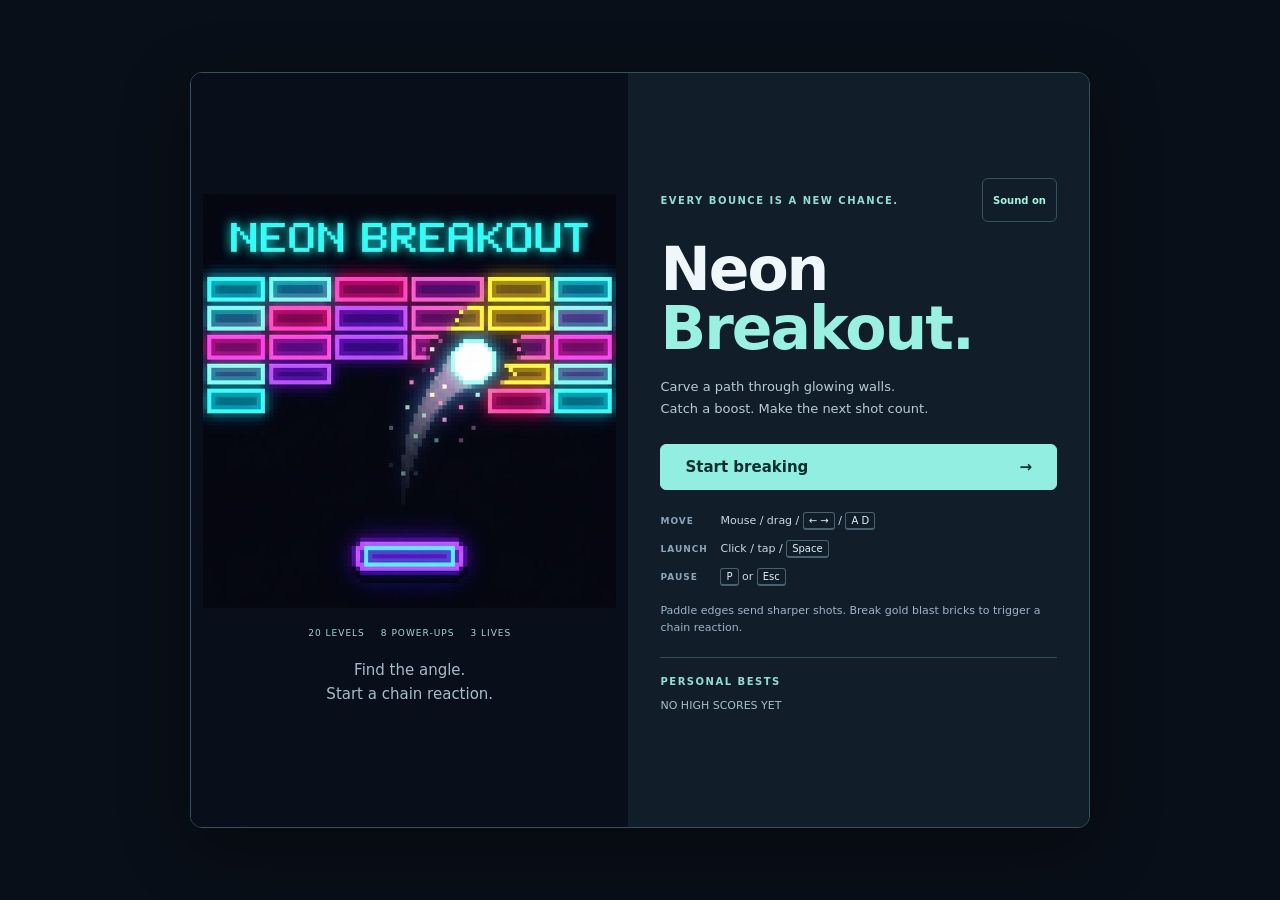
==== commit f0f22dd1: "added SFX to neon breakout" ====
--- a/games/breakout/index.html
+++ b/games/breakout/index.html
@@ -44,7 +44,7 @@
         <div class="play-footer">
             <div><span id="bricks-val">30 bricks</span><span id="rally-val"></span></div>
             <div id="boost-status" role="status"></div>
-            <div class="play-actions"><button id="launch-btn">Launch / Fire</button><button id="pause-btn">Pause</button></div>
+            <div class="play-actions"><button id="launch-btn">Launch / Fire</button><button id="pause-btn">Pause</button><button data-sound-toggle aria-pressed="true">Sound on</button></div>
         </div>
         <p id="launch-hint">Aim with the paddle. Press Space, click, or tap to launch.</p>
 
@@ -56,7 +56,7 @@
                 <p>Find the angle.<br>Start a chain reaction.</p>
             </div>
             <div class="menu-content">
-                <p class="eyebrow">EVERY BOUNCE IS A NEW CHANCE.</p>
+                <div class="menu-topline"><p class="eyebrow">EVERY BOUNCE IS A NEW CHANCE.</p><button data-sound-toggle aria-pressed="true">Sound on</button></div>
                 <h1 id="menu-title">Neon<br><span>Breakout.</span></h1>
                 <p class="menu-description">Carve a path through glowing walls.<br>Catch a boost. Make the next shot count.</p>
                 <button class="btn btn-primary start-button" onclick="window.startGame()">Start breaking <span aria-hidden="true">→</span></button>
--- a/games/breakout/style.css
+++ b/games/breakout/style.css
@@ -78,3 +78,7 @@
 @media (prefers-reduced-motion: reduce) { button { transition: none; } }
 
 #gameCanvas:focus-visible { outline: 1px solid #7be3d6; outline-offset: 0; }
+
+.menu-topline { display: flex; align-items: center; justify-content: space-between; gap: 8px; flex-wrap: wrap; }
+.menu-topline [data-sound-toggle] { font-size: 10px; padding: 8px 10px; background: transparent; }
+[data-sound-toggle][aria-pressed="true"] { color: #a7f3df; }
